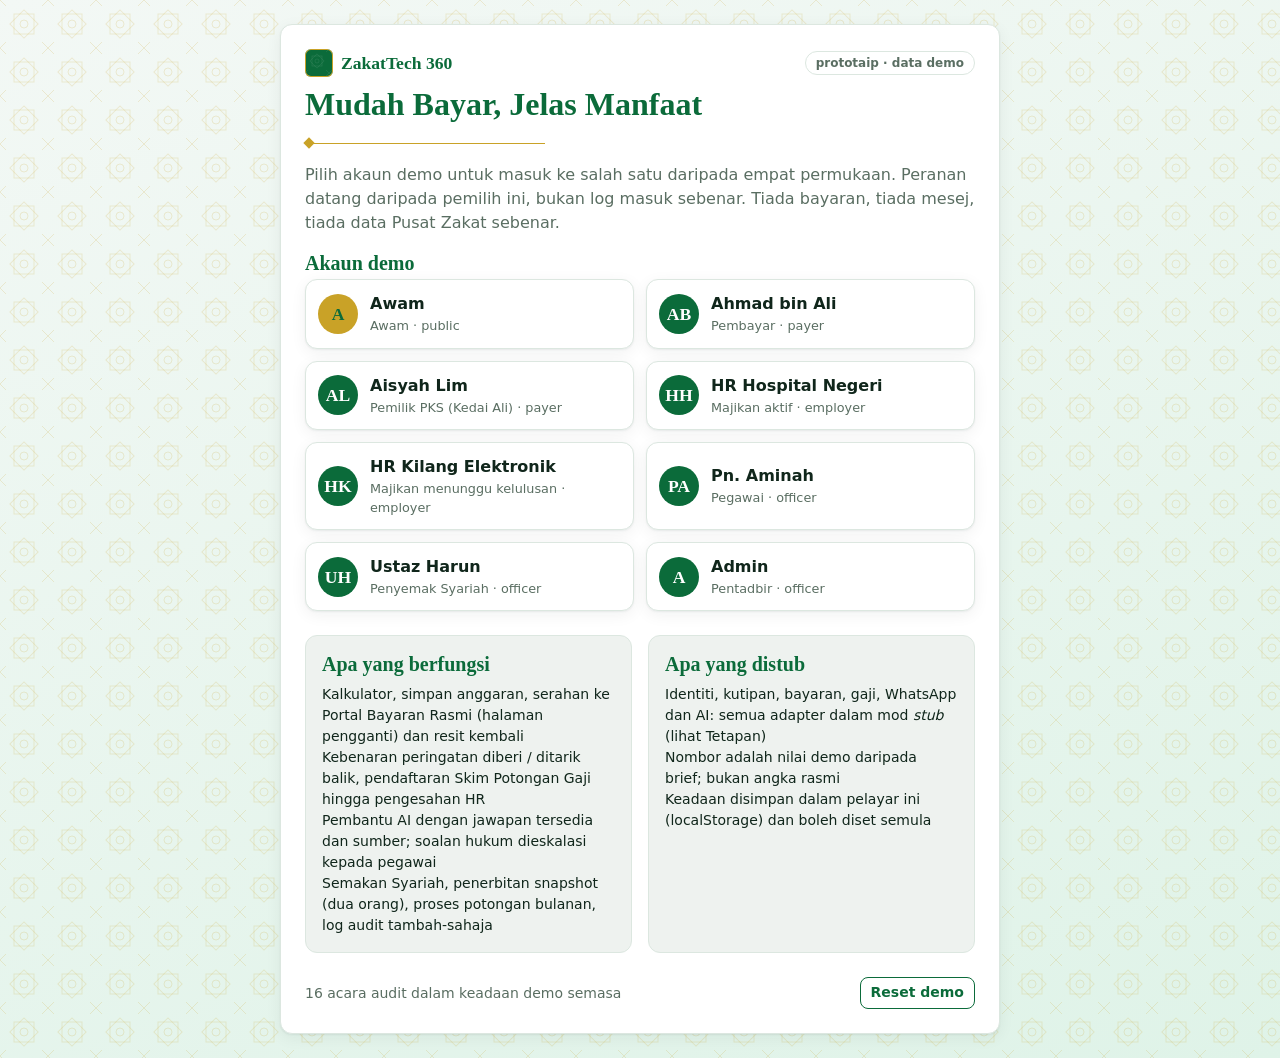
==== index.html @ 7265a813 "Prototype moved to the repository root - pages, css/ and js/ sit beside the brief === TECHNICAL CHAN" ====
<!doctype html>
<html lang="ms">
<head>
  <meta charset="utf-8">
  <meta name="viewport" content="width=device-width, initial-scale=1">
  <title>ZakatTech 360 · Demo</title>
  <link rel="stylesheet" href="css/tokens.css">
  <link rel="stylesheet" href="css/base.css">
  <link rel="stylesheet" href="css/components.css">
  <link rel="stylesheet" href="css/shells.css">
</head>
<body class="shell-picker">
  <div class="picker">
    <div class="picker__card">
      <div class="row row--between mb-2">
        <div class="topbar__brand"><span class="topbar__logo"></span> ZakatTech 360</div>
        <span class="badge badge--neutral">prototaip · data demo</span>
      </div>
      <h1>Mudah Bayar, Jelas Manfaat</h1>
      <div class="rule-ornament rule-ornament--left"></div>
      <p class="muted">Pilih akaun demo untuk masuk ke salah satu daripada empat permukaan. Peranan datang daripada pemilih ini, bukan log masuk sebenar. Tiada bayaran, tiada mesej, tiada data Pusat Zakat sebenar.</p>

      <h3 class="mt-3 mb-1">Akaun demo</h3>
      <div class="accounts" id="accounts"></div>

      <div class="grid-2 mt-4">
        <div class="card card--muted">
          <h4 class="card__title">Apa yang berfungsi</h4>
          <ul class="small stack--tight">
            <li>Kalkulator, simpan anggaran, serahan ke Portal Bayaran Rasmi (halaman pengganti) dan resit kembali</li>
            <li>Kebenaran peringatan diberi / ditarik balik, pendaftaran Skim Potongan Gaji hingga pengesahan HR</li>
            <li>Pembantu AI dengan jawapan tersedia dan sumber; soalan hukum dieskalasi kepada pegawai</li>
            <li>Semakan Syariah, penerbitan snapshot (dua orang), proses potongan bulanan, log audit tambah-sahaja</li>
          </ul>
        </div>
        <div class="card card--muted">
          <h4 class="card__title">Apa yang distub</h4>
          <ul class="small stack--tight">
            <li>Identiti, kutipan, bayaran, gaji, WhatsApp dan AI: semua adapter dalam mod <em>stub</em> (lihat Tetapan)</li>
            <li>Nombor adalah nilai demo daripada brief; bukan angka rasmi</li>
            <li>Keadaan disimpan dalam pelayar ini (localStorage) dan boleh diset semula</li>
          </ul>
        </div>
      </div>

      <div class="row row--between mt-4">
        <span class="small muted" id="state-note"></span>
        <button type="button" class="btn btn--secondary btn--sm" id="reset">Reset demo</button>
      </div>
    </div>
  </div>

  <script src="js/seed-data.js"></script>
  <script src="js/format.js"></script>
  <script src="js/store.js"></script>
  <script src="js/components.js"></script>
  <script>
    (function () {
      Store.load();
      const host = document.getElementById('accounts');
      host.innerHTML = SEED.accounts.map(a => `
        <a class="account ${a.role === 'public' ? 'account--public' : ''}" href="${a.surface}${a.hash}?acc=${a.key}">
          <div class="account__avatar">${Fmt.esc(Fmt.initials(a.label))}</div>
          <div>
            <div class="account__name">${Fmt.esc(a.label)}</div>
            <div class="account__role">${Fmt.esc(a.sub || UI.label(a.role))} · ${Fmt.esc(a.surface.replace('.html', ''))}</div>
          </div>
        </a>`).join('');
      const n = Store.auditLog().length;
      document.getElementById('state-note').textContent = `${n} acara audit dalam keadaan demo semasa`;
      document.getElementById('reset').addEventListener('click', () => {
        UI.confirm('Set semula semua data demo kepada nilai asal?', () => {
          Store.reset();
          UI.toast('Data demo diset semula', 'ok');
          document.getElementById('state-note').textContent = `${Store.auditLog().length} acara audit dalam keadaan demo semasa`;
        }, { yes: 'Reset demo', danger: true });
      });
    })();
  </script>
</body>
</html>
---- css/tokens.css ----
/* =====================================================================
   ZakatTech 360 - Design tokens
   Green and white, Islamic style. Status colours are fixed by spec.
   ===================================================================== */

:root {
  /* ===== Brand ===== */
  --primary: #0B6B3A;       /* deep emerald: headings, primary buttons, active nav */
  --primary-soft: #148A4D;  /* hover, secondary emphasis */
  --primary-deep: #064B29;  /* hero gradient end, officer rail, footer */
  --accent: #1E8E5A;        /* success, Disahkan / Diterbit, tagline */
  --accent-soft: #DFF3E8;   /* success backgrounds, KPI tint */
  --gold: #C9A227;          /* ornament only - NEVER a status colour */
  --gold-soft: #F6EEDC;     /* hero ornament fill, illustration backdrop */

  /* ===== Status ===== */
  --warn: #D97A1A;
  --warn-soft: #FBEBD9;
  --danger: #C8352B;
  --danger-soft: #F9E0DD;

  /* ===== Surfaces ===== */
  --surface: #FFFFFF;
  --bg: #F3F8F5;
  --line: #DCE7E0;
  --glass: rgba(255, 255, 255, 0.78); /* hero and KPI tiles ONLY */

  /* ===== Text ===== */
  --text: #10261B;
  --muted: #5A6E62;
  --grey: #8A9A90;
  --grey-soft: #EEF2EF;

  /* ===== Radius ===== */
  --radius-card: 12px;
  --radius-input: 8px;
  --radius-chip: 999px;

  /* ===== Spacing (8-pt grid) ===== */
  --space-1: 4px;
  --space-2: 8px;
  --space-3: 16px;
  --space-4: 24px;
  --space-5: 32px;
  --space-6: 48px;

  /* ===== Typography ===== */
  --font-body: Inter, "Segoe UI", system-ui, -apple-system, sans-serif;
  --font-display: Georgia, "Times New Roman", serif;
  --font-mono: ui-monospace, SFMono-Regular, Menlo, Consolas, monospace;
  --fs-body: 16px;

  /* ===== Elevation ===== */
  --shadow-card: 0 1px 2px rgba(16, 38, 27, .06), 0 4px 16px rgba(16, 38, 27, .06);
  --shadow-pop: 0 8px 32px rgba(16, 38, 27, .18);

  /* ===== Patterns: 8-point star (khatam) tile, 48x48 ===== */
  --pattern: url("data:image/svg+xml,%3Csvg%20xmlns='http://www.w3.org/2000/svg'%20width='48'%20height='48'%20viewBox='0%200%2048%2048'%3E%3Cg%20fill='none'%20stroke='%23C9A227'%20stroke-opacity='0.18'%20stroke-width='1'%3E%3Crect%20x='14'%20y='14'%20width='20'%20height='20'/%3E%3Crect%20x='14'%20y='14'%20width='20'%20height='20'%20transform='rotate(45%2024%2024)'/%3E%3Ccircle%20cx='24'%20cy='24'%20r='4'/%3E%3Cpath%20d='M0%200L6%206M48%200L42%206M0%2048L6%2042M48%2048L42%2042'/%3E%3C/g%3E%3C/svg%3E");
  --pattern-light: url("data:image/svg+xml,%3Csvg%20xmlns='http://www.w3.org/2000/svg'%20width='48'%20height='48'%20viewBox='0%200%2048%2048'%3E%3Cg%20fill='none'%20stroke='%23FFFFFF'%20stroke-opacity='0.14'%20stroke-width='1'%3E%3Crect%20x='14'%20y='14'%20width='20'%20height='20'/%3E%3Crect%20x='14'%20y='14'%20width='20'%20height='20'%20transform='rotate(45%2024%2024)'/%3E%3Ccircle%20cx='24'%20cy='24'%20r='4'/%3E%3Cpath%20d='M0%200L6%206M48%200L42%206M0%2048L6%2042M48%2048L42%2042'/%3E%3C/g%3E%3C/svg%3E");

  /* ===== Layout widths ===== */
  --max-public: 1200px;
  --max-employer: 1200px;
  --max-officer: 1360px;
  --max-mobile: 480px;

  /* ===== Motion ===== */
  --ease: cubic-bezier(.2, .8, .2, 1);
  --dur: .2s;
}

/* ===== Reduced motion ===== */
@media (prefers-reduced-motion: reduce) {
  *, *::before, *::after {
    transition: none !important;
    animation: none !important;
    scroll-behavior: auto !important;
  }
}
---- css/base.css ----
/* =====================================================================
   ZakatTech 360 - Base: reset, typography, utilities
   ===================================================================== */

/* ===== Reset ===== */
*, *::before, *::after { box-sizing: border-box; }

* { margin: 0; padding: 0; }

html {
  background: var(--bg);
  -webkit-text-size-adjust: 100%;
  text-size-adjust: 100%;
}

body {
  font-family: var(--font-body);
  font-size: var(--fs-body);
  color: var(--text);
  line-height: 1.5;
  min-height: 100vh;
  background: var(--bg);
  -webkit-font-smoothing: antialiased;
  overflow-x: hidden;
}

img, svg, video, canvas { display: block; max-width: 100%; }
svg.icon, img.icon { display: inline-block; }

button, input, select, textarea {
  font: inherit;
  color: inherit;
}

button { background: none; border: 0; cursor: pointer; }

table { border-collapse: collapse; }

ul, ol { list-style: none; }

p, li, dd, dt, h1, h2, h3, h4 { overflow-wrap: break-word; }
p + p { margin-top: var(--space-3); } /* running prose (P3 stories, notes) keeps its paragraph breaks after the reset */

/* ===== Typography ===== */
h1, h2, h3, h4 {
  font-family: var(--font-display);
  font-weight: 600;
  color: var(--primary);
  line-height: 1.2;
}
h1 { font-size: 2rem; }
h2 { font-size: 1.5rem; }
h3 { font-size: 1.25rem; }
h4 { font-size: 1.05rem; }

a {
  color: var(--primary);
  text-decoration: none;
}
a:hover { text-decoration: underline; color: var(--primary-soft); }

:focus-visible {
  outline: 2px solid var(--gold);
  outline-offset: 2px;
}

hr {
  border: 0;
  border-top: 1px solid var(--line);
  margin: var(--space-3) 0;
}

/* ===== Layout utilities ===== */
.container {
  width: 100%;
  margin: 0 auto;
  padding: 0 16px;
  max-width: var(--max-public);
}
.container--1200 { max-width: 1200px; }
.container--1360 { max-width: 1360px; }

.row {
  display: flex;
  gap: 8px;
  align-items: center;
  flex-wrap: wrap;
}
.row--between { justify-content: space-between; }

.stack { display: flex; flex-direction: column; gap: 16px; }
.stack--tight { gap: 8px; }

.grid-2, .grid-3, .grid-4 { display: grid; gap: 16px; }
.grid-2 { grid-template-columns: repeat(2, minmax(0, 1fr)); }
.grid-3 { grid-template-columns: repeat(3, minmax(0, 1fr)); }
.grid-4 { grid-template-columns: repeat(4, minmax(0, 1fr)); }

@media (max-width: 767px) {
  .grid-2, .grid-3 { grid-template-columns: minmax(0, 1fr); }
  .grid-4 { grid-template-columns: repeat(2, minmax(0, 1fr)); }
}
@media (max-width: 419px) {
  .grid-4 { grid-template-columns: minmax(0, 1fr); }
}

/* ===== Text utilities ===== */
.muted { color: var(--muted); }
.small { font-size: .875rem; }
.tiny { font-size: .75rem; }
.right { text-align: right; }
.center { text-align: center; }
.mono { font-family: var(--font-mono); font-size: .8rem; }
.w-100 { width: 100%; }
.hidden { display: none !important; }

.sr-only {
  position: absolute;
  width: 1px;
  height: 1px;
  padding: 0;
  margin: -1px;
  overflow: hidden;
  clip: rect(0, 0, 0, 0);
  white-space: nowrap;
  border: 0;
}

/* ===== Spacing utilities ===== */
.mt-1 { margin-top: var(--space-1); }
.mt-2 { margin-top: var(--space-2); }
.mt-3 { margin-top: var(--space-3); }
.mt-4 { margin-top: var(--space-4); }
.mb-1 { margin-bottom: var(--space-1); }
.mb-2 { margin-bottom: var(--space-2); }
.mb-3 { margin-bottom: var(--space-3); }
.mb-4 { margin-bottom: var(--space-4); }

/* ===== Section titles and ornament rule ===== */
.section-title {
  font-family: var(--font-display);
  font-weight: 600;
  font-size: 1.5rem;
  color: var(--primary);
  line-height: 1.2;
  margin-bottom: var(--space-2);
}

.rule-ornament {
  position: relative;
  height: 8px;
  margin: var(--space-3) auto;
  max-width: 240px;
}
.rule-ornament::before {
  content: "";
  position: absolute;
  left: 0;
  right: 0;
  top: 50%;
  border-top: 1px solid var(--gold);
}
.rule-ornament::after {
  content: "";
  position: absolute;
  top: 50%;
  left: 50%;
  width: 8px;
  height: 8px;
  background: var(--gold);
  transform: translate(-50%, -50%) rotate(45deg);
}
.rule-ornament--left { margin-left: 0; }
.rule-ornament--left::after { left: 4px; }

/* ===== Icons ===== */
.icon {
  display: inline-block;
  width: 1.25em;
  height: 1.25em;
  line-height: 1.25em;
  text-align: center;
  vertical-align: middle;
  flex-shrink: 0;
}
---- css/components.css ----
/* =====================================================================
   ZakatTech 360 - Components (class contract shared with components.js)
   ===================================================================== */

/* ===== Buttons ===== */
.btn {
  display: inline-flex;
  align-items: center;
  justify-content: center;
  gap: 8px;
  padding: 10px 16px;
  border-radius: var(--radius-input);
  font-weight: 600;
  font-size: 1rem;
  line-height: 1.25;
  border: 1px solid transparent;
  cursor: pointer;
  text-decoration: none;
  white-space: nowrap;
  transition: background-color var(--dur) var(--ease), border-color var(--dur) var(--ease),
    color var(--dur) var(--ease), box-shadow var(--dur) var(--ease);
}
.btn:hover { text-decoration: none; }

.btn--primary { background: var(--primary); color: #fff; }
.btn--primary:hover { background: var(--primary-soft); color: #fff; }

.btn--secondary { background: #fff; border-color: var(--primary); color: var(--primary); }
.btn--secondary:hover { background: var(--accent-soft); color: var(--primary); }

.btn--ghost { background: transparent; color: var(--primary); }
.btn--ghost:hover { background: var(--accent-soft); color: var(--primary); }

.btn--danger { background: var(--danger); color: #fff; }
.btn--danger:hover { background: #A92B22; color: #fff; }

.btn--block { display: flex; width: 100%; }
.btn--sm { padding: 6px 10px; font-size: .875rem; }
.btn[disabled], .btn.is-disabled { opacity: .5; cursor: not-allowed; pointer-events: none; }
.btn--gold-ring { box-shadow: 0 0 0 2px var(--gold); }

/* ===== Forms ===== */
.field { display: block; margin-bottom: 16px; }
.field > label {
  display: block;
  font-weight: 600;
  font-size: .875rem;
  margin-bottom: 4px;
}

.input,
input.input, select.input, textarea.input {
  display: block;
  width: 100%;
  padding: 10px 12px;
  border: 1px solid var(--line);
  border-radius: var(--radius-input);
  background: #fff;
  color: var(--text);
  transition: border-color var(--dur) var(--ease), box-shadow var(--dur) var(--ease);
}
textarea.input { min-height: 96px; resize: vertical; }
.input:focus {
  outline: none;
  border-color: var(--primary);
  box-shadow: 0 0 0 3px var(--accent-soft);
}
.input::placeholder { color: var(--grey); }

/* RM-prefixed amount input */
.input-rm, .input--rm {
  position: relative;
  display: flex;
  align-items: stretch;
}
.input-rm__prefix {
  display: inline-flex;
  align-items: center;
  padding: 0 12px;
  background: var(--accent-soft);
  color: var(--primary);
  font-weight: 600;
  border: 1px solid var(--line);
  border-right: 0;
  border-radius: var(--radius-input) 0 0 var(--radius-input);
}
.input-rm .input, .input--rm .input {
  border-radius: 0 var(--radius-input) var(--radius-input) 0;
  font-variant-numeric: tabular-nums;
}

.help { color: var(--muted); font-size: .8rem; margin-top: 4px; }
.field--error .input { border-color: var(--danger); }
.field--error .input:focus { box-shadow: 0 0 0 3px var(--danger-soft); }
.error-text { color: var(--danger); font-size: .8rem; margin-top: 4px; }

.radio-group { display: flex; flex-wrap: wrap; gap: 12px; }
.radio { display: inline-flex; align-items: center; gap: 6px; cursor: pointer; }
.radio input, .check input { accent-color: var(--primary); }

.check {
  display: flex;
  gap: 8px;
  align-items: flex-start;
  font-size: .875rem;
  font-weight: 600;
  cursor: pointer;
}
.check input { margin-top: 3px; flex-shrink: 0; }

.otp { display: flex; gap: 8px; }
.otp input {
  width: 44px;
  height: 52px;
  text-align: center;
  font-size: 1.25rem;
  border: 1px solid var(--line);
  border-radius: var(--radius-input);
  background: #fff;
}
.otp input:focus { outline: none; border-color: var(--primary); box-shadow: 0 0 0 3px var(--accent-soft); }

.dropzone {
  border: 2px dashed var(--line);
  border-radius: var(--radius-card);
  padding: 32px;
  text-align: center;
  color: var(--muted);
  cursor: pointer;
  transition: background-color var(--dur) var(--ease);
}
.dropzone:hover { background: var(--accent-soft); }

/* ===== Card ===== */
.card {
  background: var(--surface);
  border-radius: var(--radius-card);
  box-shadow: var(--shadow-card);
  padding: 16px;
  border: 1px solid var(--line);
  min-width: 0;
}
.card__title {
  font-family: var(--font-display);
  font-weight: 600;
  font-size: 1.25rem;
  color: var(--primary);
  line-height: 1.2;
  margin-bottom: 8px;
}
.card__footer { margin-top: 16px; display: flex; gap: 8px; flex-wrap: wrap; }

.card--glass {
  background: var(--glass);
  -webkit-backdrop-filter: blur(12px);
  backdrop-filter: blur(12px);
}
.card--success { background: var(--accent-soft); border-color: var(--accent); }
.card--warn { background: var(--warn-soft); border-color: var(--warn); }
.card--danger { background: var(--danger-soft); border-color: var(--danger); }
.card--muted { background: var(--grey-soft); box-shadow: none; }

.card--feature {
  border-radius: 50% 50% var(--radius-card) var(--radius-card) / 24% 24% var(--radius-card) var(--radius-card);
  border-top: 2px solid var(--gold);
  padding-top: 32px;
  text-align: center;
}

.card--link {
  cursor: pointer;
  transition: box-shadow var(--dur) var(--ease), border-color var(--dur) var(--ease), transform var(--dur) var(--ease);
}
.card--link:hover {
  box-shadow: 0 2px 4px rgba(16, 38, 27, .08), 0 10px 28px rgba(16, 38, 27, .12);
  border-color: var(--primary-soft);
  transform: translateY(-1px);
  text-decoration: none;
}

/* ===== Pillars (P1) ===== */
.pillars {
  display: grid;
  grid-template-columns: repeat(5, minmax(0, 1fr));
  gap: 16px;
}
@media (max-width: 1023px) { .pillars { grid-template-columns: repeat(2, minmax(0, 1fr)); } }
@media (max-width: 559px) { .pillars { grid-template-columns: minmax(0, 1fr); } }

.pillar {
  background: var(--surface);
  border: 1px solid var(--line);
  border-top: 2px solid var(--gold);
  border-radius: 50% 50% var(--radius-card) var(--radius-card) / 24% 24% var(--radius-card) var(--radius-card);
  box-shadow: var(--shadow-card);
  padding: 32px 16px 16px;
  text-align: center;
  display: flex;
  flex-direction: column;
  align-items: center;
  gap: 8px;
}
.pillar__num {
  width: 28px;
  height: 28px;
  border-radius: 50%;
  background: var(--gold-soft);
  border: 1px solid var(--gold);
  font-family: var(--font-display);
  color: var(--primary);
  font-weight: 600;
  display: inline-flex;
  align-items: center;
  justify-content: center;
  font-size: .9rem;
}
.pillar__title { font-family: var(--font-display); font-weight: 600; color: var(--primary); font-size: 1.05rem; }
.pillar__desc { color: var(--muted); font-size: .875rem; }

/* ===== KPI tile ===== */
.kpi {
  background-color: var(--surface);
  background-image: linear-gradient(var(--glass), var(--glass)), var(--pattern);
  -webkit-backdrop-filter: blur(12px);
  backdrop-filter: blur(12px);
  border-radius: var(--radius-card);
  padding: 16px;
  border: 1px solid var(--line);
  box-shadow: var(--shadow-card);
  min-width: 0;
}
.kpi__label {
  color: var(--muted);
  font-size: .8rem;
  text-transform: uppercase;
  letter-spacing: .04em;
  font-weight: 600;
}
.kpi__value {
  font-family: var(--font-display);
  font-size: 1.75rem;
  color: var(--primary);
  font-weight: 600;
  line-height: 1.2;
  margin-top: 4px;
  font-variant-numeric: tabular-nums;
}
.kpi__period { color: var(--muted); font-size: .75rem; }
.kpi__trend { font-size: .8rem; font-weight: 600; }
.kpi__trend.up { color: var(--accent); }
.kpi__trend.down { color: var(--danger); }
.kpi--warn .kpi__value { color: var(--warn); }

/* ===== Counters (O1 / O6 / O8) ===== */
.counters { display: flex; flex-wrap: wrap; gap: 12px; margin-bottom: 16px; }
.counter {
  background: var(--surface);
  border: 1px solid var(--line);
  border-radius: var(--radius-card);
  box-shadow: var(--shadow-card);
  padding: 12px 16px;
  min-width: 120px;
  cursor: pointer;
  transition: border-color var(--dur) var(--ease);
}
.counter:hover { border-color: var(--primary-soft); }
.counter.active { border-color: var(--primary); box-shadow: 0 0 0 2px var(--gold); }
.counter__value {
  font-family: var(--font-display);
  font-size: 1.5rem;
  font-weight: 600;
  color: var(--primary);
  line-height: 1.2;
  font-variant-numeric: tabular-nums;
}
.counter__label { color: var(--muted); font-size: .8rem; }
.counter--warn .counter__value { color: var(--warn); }

/* ===== Table ===== */
.table-wrap {
  overflow: auto;
  border-radius: var(--radius-card);
  border: 1px solid var(--line);
  background: #fff;
  max-width: 100%;
}
.table-wrap--tall { max-height: 560px; }

.table { width: 100%; border-collapse: collapse; font-size: 14px; }
.table thead th {
  position: sticky;
  top: 0;
  z-index: 1;
  background: var(--accent-soft);
  color: var(--primary);
  text-align: left;
  padding: 10px 12px;
  font-weight: 600;
  border-bottom: 1px solid var(--line);
  white-space: nowrap;
}
.table td {
  padding: 10px 12px;
  border-bottom: 1px solid var(--line);
  vertical-align: top;
}
.table tbody tr:last-child td { border-bottom: 0; }
.table tbody tr:hover { background: var(--bg); }
.table tr.row-link { cursor: pointer; }
.table tr.row-link:hover td:first-child { color: var(--primary); }
.table .num, .table th.num { text-align: right; font-variant-numeric: tabular-nums; }

.pager {
  display: flex;
  justify-content: space-between;
  align-items: center;
  padding: 8px 12px;
  font-size: .875rem;
  color: var(--muted);
  gap: 8px;
  flex-wrap: wrap;
}

/* ===== Lists (mobile) ===== */
.list { display: flex; flex-direction: column; }
.list > .list-item + .list-item { border-top: 1px solid var(--line); }
.list-item { display: flex; gap: 12px; padding: 12px 0; align-items: center; }
.list-item__main { flex: 1; min-width: 0; }
.list-item__title { font-weight: 600; }
.list-item__sub { color: var(--muted); font-size: .8rem; }
.list-item__right { text-align: right; flex-shrink: 0; }
.list-item--link { cursor: pointer; }
.list-item--link:hover .list-item__title { color: var(--primary); }
.list-item--card,
.list > .list-item--card + .list-item--card {
  background: var(--surface);
  border: 1px solid var(--line);
  border-radius: var(--radius-card);
  box-shadow: var(--shadow-card);
  margin-bottom: 8px;
  padding: 12px 16px;
}

/* ===== Backdrop + Drawer (desktop) ===== */
.backdrop {
  position: fixed;
  inset: 0;
  background: rgba(16, 38, 27, .35);
  z-index: 55;
  opacity: 0;
  visibility: hidden;
  transition: opacity var(--dur) var(--ease), visibility var(--dur);
}
.backdrop.open { opacity: 1; visibility: visible; }

.drawer {
  position: fixed;
  top: 0;
  right: 0;
  height: 100vh;
  height: 100dvh;
  width: min(480px, 100%);
  background: #fff;
  box-shadow: var(--shadow-pop);
  z-index: 60;
  display: flex;
  flex-direction: column;
  transform: translateX(100%);
  transition: transform .25s var(--ease);
}
.drawer.open { transform: translateX(0); }
.drawer__header, .sheet__header {
  display: flex;
  justify-content: space-between;
  align-items: center;
  gap: 12px;
  padding: 16px;
  border-bottom: 1px solid var(--line);
}
.drawer__header h3, .sheet__header h3 { margin: 0; }
.drawer__close, .sheet__close {
  font-size: 1.25rem;
  color: var(--muted);
  padding: 4px 8px;
  border-radius: var(--radius-input);
}
.drawer__close:hover, .sheet__close:hover { background: var(--grey-soft); color: var(--text); }
.drawer__body, .sheet__body { padding: 16px; overflow: auto; flex: 1; }
.drawer__footer, .sheet__footer {
  padding: 16px;
  border-top: 1px solid var(--line);
  display: flex;
  gap: 8px;
  justify-content: flex-end;
  flex-wrap: wrap;
}

/* ===== Sheet (mobile full-screen form) ===== */
.sheet {
  position: fixed;
  inset: 0;
  margin: 0 auto;
  max-width: var(--max-mobile);
  background: #fff;
  z-index: 60;
  display: flex;
  flex-direction: column;
  transform: translateY(100%);
  transition: transform .28s var(--ease);
}
.sheet.open { transform: translateY(0); }
.sheet__footer .btn { flex: 1; }
.sheet--success .sheet__body { background: var(--accent-soft); }
.sheet__hero {
  display: flex;
  flex-direction: column;
  align-items: center;
  text-align: center;
  gap: 8px;
  padding: 32px 0 24px;
}
.sheet__hero .icon, .sheet__check {
  width: 72px;
  height: 72px;
  line-height: 72px;
  border-radius: 50%;
  background: var(--accent);
  color: #fff;
  font-size: 2.25rem;
  box-shadow: 0 0 0 4px #fff, 0 0 0 6px var(--gold);
  display: inline-block;
  text-align: center;
}

/* ===== Stepper (mobile form progress) ===== */
.stepper { margin-bottom: 16px; }
.stepper__label { font-size: .8rem; color: var(--muted); margin-bottom: 4px; }
.stepper__bar {
  height: 6px;
  background: var(--grey-soft);
  border-radius: var(--radius-chip);
  overflow: hidden;
}
.stepper__fill {
  height: 100%;
  background: var(--primary);
  transition: width .3s var(--ease);
}

/* ===== Wizard steps (E1 / E6) ===== */
.steps { display: flex; gap: 8px; flex-wrap: wrap; margin-bottom: 16px; }
.step {
  flex: 1;
  min-width: 120px;
  padding: 8px 12px;
  border-bottom: 3px solid var(--line);
  font-size: .875rem;
  color: var(--muted);
}
.step.active { color: var(--primary); border-bottom-color: var(--primary); font-weight: 600; }
.step.done { color: var(--accent); border-bottom-color: var(--accent); }

/* ===== Progress bar ===== */
.progress {
  height: 10px;
  background: var(--grey-soft);
  border-radius: var(--radius-chip);
  overflow: hidden;
}
.progress__fill { height: 100%; background: var(--primary); transition: width .3s var(--ease); }
.progress__fill--gold-cap { border-right: 3px solid var(--gold); }

/* ===== Badges ===== */
.badge {
  display: inline-flex;
  align-items: center;
  gap: 4px;
  padding: 2px 10px;
  border-radius: var(--radius-chip);
  font-size: .75rem;
  font-weight: 600;
  line-height: 1.5;
  border: 1px solid transparent;
  white-space: nowrap;
  vertical-align: middle;
}
.badge--ok { background: var(--accent-soft); color: var(--accent); }
.badge--menunggu { background: var(--warn-soft); color: var(--warn); }
.badge--gagal { background: var(--danger-soft); color: var(--danger); }
.badge--diterbit { background: #fff; border-color: var(--accent); color: var(--accent); }
.badge--draf { background: var(--grey-soft); color: var(--grey); }
.badge--info { background: var(--accent-soft); color: var(--primary); }
.badge--neutral { background: #fff; border-color: var(--line); color: var(--muted); }

/* ===== Source chip (assistant) ===== */
.chip-source {
  display: inline-flex;
  align-items: center;
  gap: 6px;
  padding: 2px 10px;
  border-radius: var(--radius-chip);
  font-size: .75rem;
  background: #fff;
  border: 1px solid var(--gold);
  box-shadow: 0 0 0 2px var(--gold-soft);
  color: var(--primary);
  cursor: pointer;
  white-space: nowrap;
}
.chip-source:hover { background: var(--gold-soft); text-decoration: none; }

/* ===== Consent block ===== */
.consent {
  background: var(--accent-soft);
  border: 1px solid var(--accent);
  border-radius: var(--radius-card);
  padding: 12px 16px;
}
.consent__text { font-size: .875rem; }
.consent__meta { color: var(--muted); font-size: .8rem; margin-top: 8px; }
.consent__revoke {
  color: var(--danger);
  text-decoration: underline;
  cursor: pointer;
  font-size: .8rem;
  background: none;
  border: 0;
  padding: 0;
}
.consent--revoked { background: var(--grey-soft); border-color: var(--line); color: var(--muted); }

/* ===== Audit ===== */
.audit-line {
  display: flex;
  flex-wrap: wrap;
  gap: 4px 12px;
  font-size: .8rem;
  padding: 6px 0;
  border-bottom: 1px dashed var(--line);
}
.audit-line:last-child { border-bottom: 0; }
.audit-line__time { color: var(--muted); min-width: 48px; font-variant-numeric: tabular-nums; }
.audit-line__actor { font-weight: 600; }
.audit-line__action { color: var(--primary); }
.audit-line__hash {
  font-family: var(--font-mono);
  color: var(--muted);
  overflow: hidden;
  text-overflow: ellipsis;
  max-width: 100%;
}
.audit-strip {
  margin-top: 24px;
  padding: 12px 16px;
  background: var(--grey-soft);
  border-radius: var(--radius-card);
  border-left: 3px solid var(--gold);
}
.audit-strip__title {
  font-size: .75rem;
  text-transform: uppercase;
  color: var(--muted);
  letter-spacing: .06em;
  font-weight: 600;
  margin-bottom: 4px;
}

/* ===== Empty state ===== */
.empty { text-align: center; padding: 40px 16px; color: var(--muted); }
.empty__icon { font-size: 2rem; margin-bottom: 8px; }
.empty__text { margin-bottom: 16px; }

/* ===== Toast ===== */
#toast-host {
  position: fixed;
  left: 50%;
  bottom: 24px;
  transform: translateX(-50%);
  z-index: 100;
  display: flex;
  flex-direction: column;
  align-items: center;
  gap: 8px;
  pointer-events: none;
  width: max-content;
  max-width: calc(100% - 32px);
}
.toast {
  background: var(--primary-deep);
  color: #fff;
  padding: 10px 16px;
  border-radius: var(--radius-input);
  box-shadow: var(--shadow-pop);
  font-size: .875rem;
  opacity: 0;
  transform: translateY(8px);
  transition: opacity var(--dur) var(--ease), transform var(--dur) var(--ease);
}
.toast.show { opacity: 1; transform: translateY(0); }
.toast--ok { background: var(--accent); }
.toast--warn { background: var(--warn); }
.toast--danger { background: var(--danger); }

/* ===== Tabs ===== */
.tabs {
  display: flex;
  gap: 4px;
  border-bottom: 1px solid var(--line);
  margin-bottom: 16px;
  overflow-x: auto;
  scrollbar-width: thin;
}
.tab {
  padding: 8px 14px;
  color: var(--muted);
  border-bottom: 2px solid transparent;
  margin-bottom: -1px;
  cursor: pointer;
  white-space: nowrap;
  font-weight: 600;
  font-size: .9rem;
  background: none;
}
.tab:hover { color: var(--primary); text-decoration: none; }
.tab.active { color: var(--primary); border-bottom-color: var(--primary); }
.tab .badge { margin-left: 6px; }

/* ===== Chat (Y10) ===== */
.chat { display: flex; flex-direction: column; gap: 8px; padding-bottom: 8px; }
.chat__bubble {
  max-width: 85%;
  padding: 10px 14px;
  border-radius: 14px;
  font-size: .95rem;
}
.chat__bubble--ai { background: var(--grey-soft); align-self: flex-start; border-bottom-left-radius: 4px; }
.chat__bubble--me { background: var(--primary); color: #fff; align-self: flex-end; border-bottom-right-radius: 4px; }
.chat__bubble--escalated {
  background: var(--grey-soft);
  border: 1px solid var(--line);
  color: var(--muted);
  font-size: .85rem;
  align-self: center;
  text-align: center;
}
.chat__intro { background: var(--accent-soft); font-size: .85rem; }
.chat__sources { margin-top: 6px; display: flex; gap: 6px; flex-wrap: wrap; }
.chat__composer { display: flex; gap: 8px; align-items: center; }
.chat__composer .input, .chat__composer input { flex: 1; min-width: 0; }

/* ===== Bars (pure CSS charts) ===== */
.bars { display: flex; flex-direction: column; gap: 8px; }
.bar-row {
  display: grid;
  grid-template-columns: minmax(90px, 160px) 1fr auto;
  gap: 8px;
  align-items: center;
  font-size: .875rem;
}
.bar-row__label { overflow: hidden; text-overflow: ellipsis; white-space: nowrap; }
.bar {
  height: 14px;
  background: var(--grey-soft);
  border-radius: var(--radius-chip);
  overflow: hidden;
}
.bar__fill {
  height: 100%;
  background: var(--primary);
  border-right: 3px solid var(--gold);
  border-radius: var(--radius-chip) 0 0 var(--radius-chip);
}
.bar__value { color: var(--muted); font-variant-numeric: tabular-nums; font-size: .8rem; min-width: 3ch; text-align: right; }
.bar-row--hidden .bar__value { color: var(--muted); font-style: italic; }

/* ===== Sparkline ===== */
.sparkline { width: 100%; height: 120px; display: block; overflow: visible; }
.sparkline polyline { stroke: var(--primary); stroke-width: 2; fill: none; stroke-linejoin: round; stroke-linecap: round; }
.sparkline .sparkline__area { fill: var(--accent-soft); stroke: none; }
.sparkline-labels {
  display: flex;
  justify-content: space-between;
  font-size: .7rem;
  color: var(--muted);
  margin-top: 4px;
}

/* ===== Calendar (O4) ===== */
.calendar {
  display: grid;
  grid-template-columns: repeat(5, minmax(0, 1fr));
  gap: 1px;
  background: var(--line);
  border: 1px solid var(--line);
  border-radius: var(--radius-card);
  overflow: hidden;
  min-width: 640px;
}
.calendar__head {
  background: var(--accent-soft);
  padding: 8px;
  font-size: .8rem;
  font-weight: 600;
  color: var(--primary);
  text-align: center;
}
.calendar__cell {
  background: #fff;
  min-height: 120px;
  padding: 6px;
  display: flex;
  flex-direction: column;
  gap: 4px;
}
.event {
  background: var(--accent-soft);
  border-left: 3px solid var(--primary);
  padding: 4px 6px;
  font-size: .75rem;
  border-radius: 4px;
  cursor: pointer;
}
.event:hover { background: #CDEBDB; }
.event--blocked { background: var(--grey-soft); border-left-color: var(--grey); color: var(--muted); cursor: default; }
.event--blocked:hover { background: var(--grey-soft); }

/* ===== Diff (O6) ===== */
.diff { display: grid; grid-template-columns: repeat(2, minmax(0, 1fr)); gap: 16px; }
@media (max-width: 899px) { .diff { grid-template-columns: minmax(0, 1fr); } }
.diff__pane {
  background: var(--surface);
  border: 1px solid var(--line);
  border-radius: var(--radius-card);
  box-shadow: var(--shadow-card);
  padding: 16px;
  font-size: .9rem;
  white-space: pre-wrap;
}
.diff__pane h4 { margin-bottom: 8px; white-space: normal; }
.diff ins { background: var(--accent-soft); text-decoration: none; }
.diff del { background: var(--danger-soft); text-decoration: line-through; }

/* ===== Illustration (P1 / P3 stories) ===== */
.illustration {
  background-color: var(--gold-soft);
  background-image: var(--pattern);
  border-radius: var(--radius-card);
  aspect-ratio: 16 / 9;
  display: grid;
  place-items: center;
  font-size: 3rem;
  color: var(--primary);
  border: 1px solid rgba(201, 162, 39, .4);
  width: 100%;
}
.illustration--sm { aspect-ratio: 3 / 2; font-size: 2rem; }

/* ===== Story card ===== */
.story {
  background: var(--surface);
  border: 1px solid var(--line);
  border-top: 2px solid var(--gold);
  border-radius: 50% 50% var(--radius-card) var(--radius-card) / 24% 24% var(--radius-card) var(--radius-card);
  box-shadow: var(--shadow-card);
  padding: 32px 16px 16px;
  display: flex;
  flex-direction: column;
  gap: 8px;
  cursor: pointer;
  color: inherit;
  transition: box-shadow var(--dur) var(--ease), border-color var(--dur) var(--ease), transform var(--dur) var(--ease);
}
.story:hover {
  box-shadow: 0 2px 4px rgba(16, 38, 27, .08), 0 10px 28px rgba(16, 38, 27, .12);
  border-color: var(--primary-soft);
  border-top-color: var(--gold);
  transform: translateY(-1px);
  text-decoration: none;
  color: inherit;
}
.story__meta { color: var(--muted); font-size: .8rem; }

/* ===== Key-value rows (Y5 / S3 / Y9) ===== */
.kv {
  display: grid;
  grid-template-columns: 1fr auto;
  gap: 6px 16px;
  font-size: .95rem;
  align-items: baseline;
}
.kv dt { color: var(--muted); }
.kv dd { text-align: right; font-weight: 600; font-variant-numeric: tabular-nums; }
.kv dd.total {
  font-family: var(--font-display);
  font-size: 1.25rem;
  color: var(--primary);
}
.kv--tappable dt { cursor: pointer; text-decoration: underline dotted; text-underline-offset: 3px; }

/* ===== Demo bar (every surface) ===== */
.demo-bar {
  position: fixed;
  top: 8px;
  right: 8px;
  z-index: 90;
  display: flex;
  gap: 8px;
  align-items: center;
  background: #fff;
  border: 1px solid var(--gold);
  border-radius: var(--radius-chip);
  padding: 4px 12px;
  font-size: .75rem;
  box-shadow: var(--shadow-card);
  max-width: calc(100% - 16px);
}
.demo-bar a { color: var(--primary); font-weight: 600; }

/* ===== Alerts / inline notes ===== */
.note {
  padding: 10px 12px;
  border-radius: var(--radius-input);
  font-size: .875rem;
  background: var(--accent-soft);
  border-left: 3px solid var(--accent);
}
.note--warn { background: var(--warn-soft); border-left-color: var(--warn); }
.note--danger { background: var(--danger-soft); border-left-color: var(--danger); }
.note--muted { background: var(--grey-soft); border-left-color: var(--grey); color: var(--muted); }

/* ===== Fixed strings ===== */
.fixed-text { font-style: italic; color: var(--muted); font-size: .8rem; }
---- css/shells.css ----
/* =====================================================================
   ZakatTech 360 - Shells: public, mobile, employer, officer, portal, picker
   ===================================================================== */

/* ===== Common top bar ===== */
.topbar {
  position: sticky;
  top: 0;
  z-index: 50;
  background: #fff;
  border-bottom: 2px solid var(--primary);
  min-height: 56px;
  display: flex;
  align-items: center;
}
.topbar__inner {
  width: 100%;
  max-width: var(--max-public);
  margin: 0 auto;
  padding: 0 16px;
  display: flex;
  justify-content: space-between;
  align-items: center;
  gap: 16px;
}
.topbar__brand {
  font-family: var(--font-display);
  font-weight: 600;
  color: var(--primary);
  font-size: 1.1rem;
  display: flex;
  gap: 8px;
  align-items: center;
  white-space: nowrap;
}
.topbar__brand:hover { text-decoration: none; color: var(--primary); }
.topbar__logo {
  width: 28px;
  height: 28px;
  flex-shrink: 0;
  border-radius: 6px;
  background-color: var(--primary);
  background-image: var(--pattern-light);
  background-size: 24px 24px;
  box-shadow: inset 0 0 0 1px var(--gold);
}
.topbar__nav { display: flex; gap: 4px; overflow-x: auto; }
.topbar__nav a {
  padding: 8px 12px;
  border-radius: var(--radius-input);
  font-weight: 600;
  font-size: .9rem;
  color: var(--text);
  white-space: nowrap;
}
.topbar__nav a:hover,
.topbar__nav a.active {
  background: var(--accent-soft);
  color: var(--primary);
  text-decoration: none;
}
.topbar__user { color: var(--muted); font-size: .875rem; white-space: nowrap; }

@media (max-width: 767px) {
  .topbar__inner { flex-wrap: wrap; padding-top: 8px; padding-bottom: 8px; gap: 8px; }
  .topbar__nav { width: 100%; order: 3; }
}

/* =====================================================================
   PUBLIC
   ===================================================================== */
.hero {
  background-image: var(--pattern-light), linear-gradient(135deg, var(--primary) 0%, var(--primary-deep) 100%);
  color: #fff;
  padding: 64px 0 80px;
  position: relative;
  clip-path: polygon(0 0, 100% 0, 100% 85%, 50% 100%, 0 85%);
}
.hero__inner {
  width: 100%;
  max-width: var(--max-public);
  margin: 0 auto;
  padding: 0 16px;
}
.hero h1 { color: #fff; font-size: 2.5rem; }
.hero p { color: rgba(255, 255, 255, .88); }
.hero .tagline {
  font-family: var(--font-display);
  font-size: 1.5rem;
  color: var(--gold-soft);
  margin-top: 8px;
}
.hero .rule-ornament { margin-left: 0; }
.hero .rule-ornament::before { border-top-color: var(--gold); }
.hero .rule-ornament::after { background: var(--gold); left: 4px; }
.hero__actions { display: flex; gap: 12px; flex-wrap: wrap; margin-top: 24px; }
.hero .btn--secondary { background: transparent; border-color: #fff; color: #fff; }
.hero .btn--secondary:hover { background: rgba(255, 255, 255, .12); color: #fff; }
.hero .card--glass { color: var(--text); }

@media (max-width: 767px) {
  .hero { padding: 40px 0 64px; }
  .hero h1 { font-size: 2rem; }
  .hero .tagline { font-size: 1.25rem; }
}

.section { padding: 40px 0; }
.section--alt { background: var(--surface); }

.footer {
  background-color: var(--primary-deep);
  background-image: var(--pattern-light);
  color: rgba(255, 255, 255, .85);
  padding: 32px 0;
  font-size: .875rem;
  margin-top: 48px;
}
.footer a { color: var(--gold-soft); }
.footer a:hover { color: #fff; }
.footer__official { font-weight: 600; color: #fff; }

/* =====================================================================
   MOBILE (payer app)
   ===================================================================== */
body.shell-mobile { background: var(--bg); }

@media (min-width: 481px) {
  body.shell-mobile {
    background-color: var(--bg);
    background-image: var(--pattern);
  }
  .shell-mobile main#view {
    background: var(--bg);
    min-height: 100vh;
    box-shadow: 0 0 0 1px var(--line);
  }
}

.topbar--mobile {
  background: var(--primary);
  color: #fff;
  border-bottom: 0;
  height: 56px;
}
.topbar--mobile .topbar__inner {
  max-width: var(--max-mobile);
  padding: 0 12px;
  justify-content: flex-start;
  gap: 12px;
  flex-wrap: nowrap;
}
.topbar__back {
  color: #fff;
  font-size: 1.25rem;
  text-decoration: none;
  min-width: 32px;
  display: inline-flex;
  align-items: center;
}
.topbar__back:hover { color: #fff; text-decoration: none; }
.topbar__title {
  font-family: var(--font-display);
  font-size: 1.1rem;
  font-weight: 600;
  color: #fff;
  flex: 1;
  min-width: 0;
  overflow: hidden;
  text-overflow: ellipsis;
  white-space: nowrap;
}
.topbar__action { color: #fff; font-size: .875rem; white-space: nowrap; }
.topbar__action:hover { color: var(--gold-soft); }

.shell-mobile main#view {
  max-width: var(--max-mobile);
  margin: 0 auto;
  padding: 16px 16px 160px;
}

.bottom-nav {
  position: fixed;
  bottom: 0;
  left: 50%;
  transform: translateX(-50%);
  width: 100%;
  max-width: var(--max-mobile);
  background: #fff;
  border-top: 1px solid var(--line);
  display: grid;
  grid-template-columns: repeat(5, 1fr);
  padding: 6px 0 calc(6px + env(safe-area-inset-bottom));
  z-index: 40;
}
.bottom-nav__item {
  display: flex;
  flex-direction: column;
  align-items: center;
  gap: 2px;
  font-size: .7rem;
  color: var(--muted);
  text-decoration: none;
  padding: 4px 0;
  min-width: 0;
}
.bottom-nav__item:hover { text-decoration: none; color: var(--primary); }
.bottom-nav__item .icon {
  font-size: 1.4rem;
  width: auto;
  height: auto;
  line-height: 1.2;
  padding: 2px 10px;
  border-radius: var(--radius-chip);
}
.bottom-nav__item.active { color: var(--primary); font-weight: 600; }
.bottom-nav__item.active .icon {
  box-shadow: 0 0 0 2px var(--gold);
  background: var(--accent-soft);
}

.cta-pinned {
  position: fixed;
  bottom: 64px;
  left: 50%;
  transform: translateX(-50%);
  width: 100%;
  max-width: var(--max-mobile);
  padding: 8px 16px;
  background: linear-gradient(transparent, var(--bg) 30%);
  z-index: 39;
}

.shell-mobile .sheet,
.shell-mobile .drawer {
  max-width: var(--max-mobile);
  left: 0;
  right: 0;
  margin: 0 auto;
}
.shell-mobile .drawer { width: 100%; }

/* =====================================================================
   EMPLOYER
   ===================================================================== */
.topbar--employer .topbar__inner { max-width: var(--max-employer); }

.shell-employer main#view {
  width: 100%;
  max-width: 1200px;
  margin: 0 auto;
  padding: 24px 16px 64px;
}

.page-head {
  display: flex;
  justify-content: space-between;
  align-items: center;
  gap: 16px;
  margin-bottom: 16px;
  flex-wrap: wrap;
}
.page-head h1 { font-size: 1.5rem; }
.page-head__actions { display: flex; gap: 8px; flex-wrap: wrap; }

/* =====================================================================
   OFFICER
   ===================================================================== */
.topbar--officer .topbar__inner { max-width: none; }

.console {
  display: grid;
  grid-template-columns: 240px minmax(0, 1fr);
  min-height: calc(100vh - 56px);
}
.rail {
  background-color: var(--primary-deep);
  background-image: var(--pattern-light);
  color: #fff;
  padding: 16px 8px;
  position: sticky;
  top: 56px;
  height: calc(100vh - 56px);
  overflow: auto;
}
.rail__item {
  display: flex;
  gap: 10px;
  align-items: center;
  padding: 10px 12px;
  border-radius: var(--radius-input);
  color: rgba(255, 255, 255, .85);
  text-decoration: none;
  font-size: .9rem;
  margin-bottom: 2px;
  white-space: nowrap;
}
.rail__item:hover { background: rgba(255, 255, 255, .08); color: #fff; text-decoration: none; }
.rail__item.active {
  background: rgba(255, 255, 255, .14);
  color: #fff;
  box-shadow: inset 3px 0 0 var(--gold);
}
.rail__item .badge { margin-left: auto; }
.rail__section {
  font-size: .7rem;
  text-transform: uppercase;
  letter-spacing: .06em;
  color: rgba(255, 255, 255, .5);
  padding: 12px 12px 4px;
}
.console__main {
  padding: 24px;
  max-width: var(--max-officer);
  width: 100%;
  margin: 0 auto;
  min-width: 0;
}

@media (max-width: 899px) {
  .console { grid-template-columns: minmax(0, 1fr); }
  .rail {
    position: static;
    height: auto;
    display: flex;
    gap: 4px;
    overflow-x: auto;
    padding: 8px;
  }
  .rail__item { margin-bottom: 0; flex-shrink: 0; }
  .rail__item .badge { margin-left: 4px; }
  .rail__section { display: none; }
  .console__main { padding: 16px; }
}

/* =====================================================================
   PORTAL PLACEHOLDER
   ===================================================================== */
.portal-wrap {
  min-height: 100vh;
  display: grid;
  place-items: center;
  padding: 16px;
  background-color: var(--bg);
  background-image: var(--pattern);
}
.portal-card {
  background: var(--surface);
  border: 1px solid var(--line);
  border-top: 4px solid var(--gold);
  border-radius: var(--radius-card);
  box-shadow: var(--shadow-card);
  padding: 32px 24px;
  max-width: 480px;
  width: 100%;
  text-align: center;
}

/* =====================================================================
   DEMO PICKER
   ===================================================================== */
.picker {
  min-height: 100vh;
  display: grid;
  place-items: center;
  padding: 24px;
  background-image: var(--pattern), linear-gradient(160deg, var(--bg), var(--accent-soft));
}
.picker__card {
  background: var(--surface);
  border: 1px solid var(--line);
  border-radius: var(--radius-card);
  box-shadow: var(--shadow-card);
  padding: 24px;
  max-width: 720px;
  width: 100%;
}
.accounts { display: grid; grid-template-columns: repeat(2, minmax(0, 1fr)); gap: 12px; }
@media (max-width: 599px) {
  .accounts { grid-template-columns: minmax(0, 1fr); }
  .picker { padding: 16px; }
  .picker__card { padding: 16px; }
}
.account {
  display: flex;
  gap: 12px;
  align-items: center;
  padding: 12px;
  background: var(--surface);
  border: 1px solid var(--line);
  border-radius: var(--radius-card);
  box-shadow: var(--shadow-card);
  cursor: pointer;
  color: inherit;
  text-align: left;
  width: 100%;
  transition: box-shadow var(--dur) var(--ease), border-color var(--dur) var(--ease), transform var(--dur) var(--ease);
}
.account:hover {
  box-shadow: 0 2px 4px rgba(16, 38, 27, .08), 0 10px 28px rgba(16, 38, 27, .12);
  border-color: var(--primary-soft);
  transform: translateY(-1px);
  text-decoration: none;
  color: inherit;
}
.account__avatar {
  width: 40px;
  height: 40px;
  flex-shrink: 0;
  border-radius: 50%;
  background: var(--primary);
  color: #fff;
  font-family: var(--font-display);
  font-weight: 600;
  font-size: 1.1rem;
  display: flex;
  align-items: center;
  justify-content: center;
}
.account__name { font-weight: 600; }
.account__role { color: var(--muted); font-size: .8rem; }
.account--public .account__avatar { background: var(--gold); color: var(--primary); }

/* ===== Print ===== */
@media print {
  .topbar, .bottom-nav, .cta-pinned, .demo-bar, .rail, #toast-host { display: none !important; }
  .console { display: block; }
  body, html { background: #fff; }
  .hero { clip-path: none; }
}
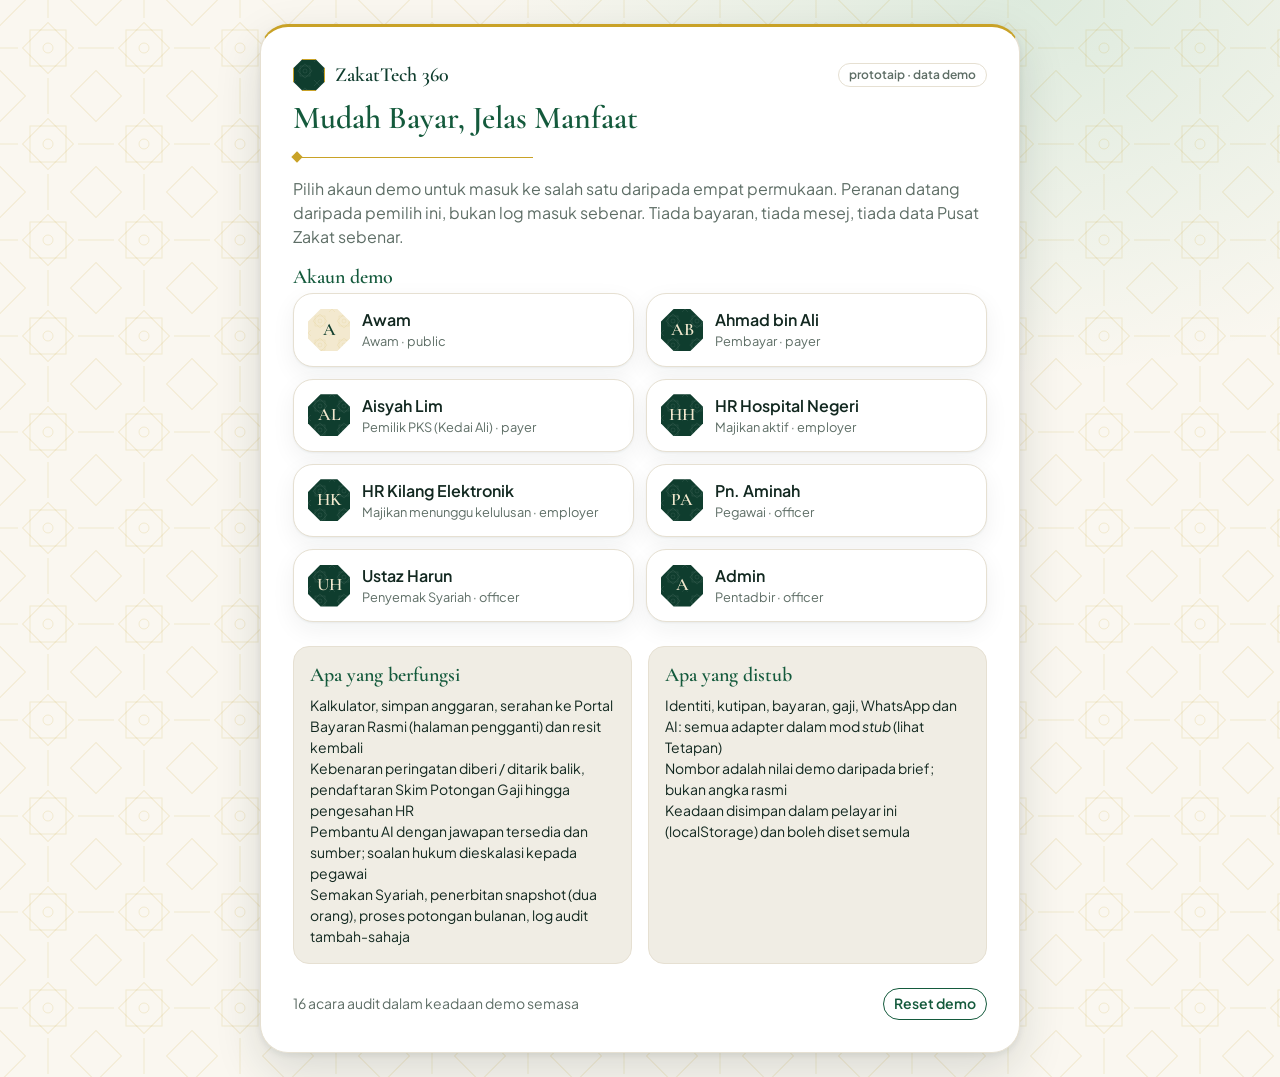
==== commit 805dee84: "Design promoted to every surface - forest, sand and gold with girih geometry, one type system across" ====
--- a/index.html
+++ b/index.html
@@ -4,6 +4,9 @@
   <meta charset="utf-8">
   <meta name="viewport" content="width=device-width, initial-scale=1">
   <title>ZakatTech 360 · Demo</title>
+  <link rel="preconnect" href="https://fonts.googleapis.com">
+  <link rel="preconnect" href="https://fonts.gstatic.com" crossorigin>
+  <link rel="stylesheet" href="https://fonts.googleapis.com/css2?family=Cormorant+Garamond:ital,wght@0,500;0,600;0,700;1,500&family=Plus+Jakarta+Sans:wght@400;500;600;700&display=swap">
   <link rel="stylesheet" href="css/tokens.css">
   <link rel="stylesheet" href="css/base.css">
   <link rel="stylesheet" href="css/components.css">
--- a/css/tokens.css
+++ b/css/tokens.css
@@ -1,19 +1,22 @@
 /* =====================================================================
    ZakatTech 360 - Design tokens
-   Green and white, Islamic style. Status colours are fixed by spec.
+   Deep forest + sand + gold, Islamic geometry, modern typography.
+   Promoted from the public theme layer on Oct 9 2026 so every surface
+   shares one design. Status colours are fixed by spec.
    ===================================================================== */
 
 :root {
   /* ===== Brand ===== */
-  --primary: #0B6B3A;       /* deep emerald: headings, primary buttons, active nav */
-  --primary-soft: #148A4D;  /* hover, secondary emphasis */
-  --primary-deep: #064B29;  /* hero gradient end, officer rail, footer */
-  --accent: #1E8E5A;        /* success, Disahkan / Diterbit, tagline */
-  --accent-soft: #DFF3E8;   /* success backgrounds, KPI tint */
+  --primary-deep: #0F3D2E;  /* forest: hero fields, mobile top bar, officer rail, footers */
+  --primary: #145A3C;       /* emerald: buttons, links, headings on sand, active nav */
+  --primary-soft: #1F7A52;  /* hover, secondary emphasis */
+  --accent: #2E9E6B;        /* success, Disahkan / Diterbit, tagline */
+  --accent-soft: #E3F2EA;   /* success backgrounds, KPI tint, table heads */
   --gold: #C9A227;          /* ornament only - NEVER a status colour */
-  --gold-soft: #F6EEDC;     /* hero ornament fill, illustration backdrop */
+  --gold-soft: #F3E9CF;     /* warm sand: ornament fills, illustration tiles */
+  --gold-line: rgba(201, 162, 39, .45);
 
-  /* ===== Status ===== */
+  /* ===== Status (unchanged by the redesign) ===== */
   --warn: #D97A1A;
   --warn-soft: #FBEBD9;
   --danger: #C8352B;
@@ -21,19 +24,21 @@
 
   /* ===== Surfaces ===== */
   --surface: #FFFFFF;
-  --bg: #F3F8F5;
-  --line: #DCE7E0;
+  --bg: #FAF7F0;            /* sand */
+  --line: #E6E0D2;          /* warm hairline */
   --glass: rgba(255, 255, 255, 0.78); /* hero and KPI tiles ONLY */
 
   /* ===== Text ===== */
-  --text: #10261B;
-  --muted: #5A6E62;
+  --text: #122820;
+  --muted: #5E6E66;
   --grey: #8A9A90;
-  --grey-soft: #EEF2EF;
+  --grey-soft: #F0EDE4;
 
   /* ===== Radius ===== */
-  --radius-card: 12px;
-  --radius-input: 8px;
+  --radius-card: 16px;
+  --radius-lg: 20px;
+  --radius-xl: 28px;
+  --radius-input: 10px;
   --radius-chip: 999px;
 
   /* ===== Spacing (8-pt grid) ===== */
@@ -44,19 +49,24 @@
   --space-5: 32px;
   --space-6: 48px;
 
-  /* ===== Typography ===== */
-  --font-body: Inter, "Segoe UI", system-ui, -apple-system, sans-serif;
-  --font-display: Georgia, "Times New Roman", serif;
+  /* ===== Typography (Google Fonts with system fallbacks) ===== */
+  --font-body: "Plus Jakarta Sans", Inter, "Segoe UI", system-ui, -apple-system, sans-serif;
+  --font-display: "Cormorant Garamond", Georgia, "Times New Roman", serif;
   --font-mono: ui-monospace, SFMono-Regular, Menlo, Consolas, monospace;
   --fs-body: 16px;
 
   /* ===== Elevation ===== */
-  --shadow-card: 0 1px 2px rgba(16, 38, 27, .06), 0 4px 16px rgba(16, 38, 27, .06);
-  --shadow-pop: 0 8px 32px rgba(16, 38, 27, .18);
+  --shadow-card: 0 1px 2px rgba(18, 40, 32, .05), 0 8px 24px rgba(18, 40, 32, .06);
+  --shadow-lift: 0 2px 6px rgba(18, 40, 32, .08), 0 18px 48px rgba(18, 40, 32, .14);
+  --shadow-pop: 0 8px 32px rgba(18, 40, 32, .18);
+  --glow: radial-gradient(60% 55% at 18% 8%, rgba(46, 158, 107, .38), transparent 70%);
 
-  /* ===== Patterns: 8-point star (khatam) tile, 48x48 ===== */
+  /* ===== Patterns: 8-point star (khatam) tile, 48x48 - small areas ===== */
   --pattern: url("data:image/svg+xml,%3Csvg%20xmlns='http://www.w3.org/2000/svg'%20width='48'%20height='48'%20viewBox='0%200%2048%2048'%3E%3Cg%20fill='none'%20stroke='%23C9A227'%20stroke-opacity='0.18'%20stroke-width='1'%3E%3Crect%20x='14'%20y='14'%20width='20'%20height='20'/%3E%3Crect%20x='14'%20y='14'%20width='20'%20height='20'%20transform='rotate(45%2024%2024)'/%3E%3Ccircle%20cx='24'%20cy='24'%20r='4'/%3E%3Cpath%20d='M0%200L6%206M48%200L42%206M0%2048L6%2042M48%2048L42%2042'/%3E%3C/g%3E%3C/svg%3E");
   --pattern-light: url("data:image/svg+xml,%3Csvg%20xmlns='http://www.w3.org/2000/svg'%20width='48'%20height='48'%20viewBox='0%200%2048%2048'%3E%3Cg%20fill='none'%20stroke='%23FFFFFF'%20stroke-opacity='0.14'%20stroke-width='1'%3E%3Crect%20x='14'%20y='14'%20width='20'%20height='20'/%3E%3Crect%20x='14'%20y='14'%20width='20'%20height='20'%20transform='rotate(45%2024%2024)'/%3E%3Ccircle%20cx='24'%20cy='24'%20r='4'/%3E%3Cpath%20d='M0%200L6%206M48%200L42%206M0%2048L6%2042M48%2048L42%2042'/%3E%3C/g%3E%3C/svg%3E");
+  /* ===== Patterns: girih star-and-cross interlace, 96x96 - fields, rails, footers ===== */
+  --pattern-girih: url("data:image/svg+xml,%3Csvg%20xmlns='http://www.w3.org/2000/svg'%20width='96'%20height='96'%20viewBox='0%200%2096%2096'%3E%3Cg%20fill='none'%20stroke='%23C9A227'%20stroke-opacity='0.16'%20stroke-width='1'%3E%3Crect%20x='30'%20y='30'%20width='36'%20height='36'/%3E%3Crect%20x='30'%20y='30'%20width='36'%20height='36'%20transform='rotate(45%2048%2048)'/%3E%3Crect%20x='-18'%20y='-18'%20width='36'%20height='36'%20transform='rotate(45%200%200)'/%3E%3Crect%20x='78'%20y='-18'%20width='36'%20height='36'%20transform='rotate(45%2096%200)'/%3E%3Crect%20x='-18'%20y='78'%20width='36'%20height='36'%20transform='rotate(45%200%2096)'/%3E%3Crect%20x='78'%20y='78'%20width='36'%20height='36'%20transform='rotate(45%2096%2096)'/%3E%3Cpath%20d='M48%200v18M48%2078v18M0%2048h18M78%2048h18'/%3E%3Ccircle%20cx='48'%20cy='48'%20r='5'/%3E%3C/g%3E%3C/svg%3E");
+  --pattern-girih-light: url("data:image/svg+xml,%3Csvg%20xmlns='http://www.w3.org/2000/svg'%20width='96'%20height='96'%20viewBox='0%200%2096%2096'%3E%3Cg%20fill='none'%20stroke='%23FFFFFF'%20stroke-opacity='0.10'%20stroke-width='1'%3E%3Crect%20x='30'%20y='30'%20width='36'%20height='36'/%3E%3Crect%20x='30'%20y='30'%20width='36'%20height='36'%20transform='rotate(45%2048%2048)'/%3E%3Crect%20x='-18'%20y='-18'%20width='36'%20height='36'%20transform='rotate(45%200%200)'/%3E%3Crect%20x='78'%20y='-18'%20width='36'%20height='36'%20transform='rotate(45%2096%200)'/%3E%3Crect%20x='-18'%20y='78'%20width='36'%20height='36'%20transform='rotate(45%200%2096)'/%3E%3Crect%20x='78'%20y='78'%20width='36'%20height='36'%20transform='rotate(45%2096%2096)'/%3E%3Cpath%20d='M48%200v18M48%2078v18M0%2048h18M78%2048h18'/%3E%3Ccircle%20cx='48'%20cy='48'%20r='5'/%3E%3C/g%3E%3C/svg%3E");
 
   /* ===== Layout widths ===== */
   --max-public: 1200px;
--- a/css/components.css
+++ b/css/components.css
@@ -8,8 +8,8 @@
   align-items: center;
   justify-content: center;
   gap: 8px;
-  padding: 10px 16px;
-  border-radius: var(--radius-input);
+  padding: 11px 18px;
+  border-radius: var(--radius-chip);
   font-weight: 600;
   font-size: 1rem;
   line-height: 1.25;
@@ -830,3 +830,60 @@
 
 /* ===== Fixed strings ===== */
 .fixed-text { font-style: italic; color: var(--muted); font-size: .8rem; }
+
+/* =====================================================================
+   Shared geometry promoted from the public layer (Oct 9 2026)
+   ===================================================================== */
+/* ===== Eyebrow ===== */
+.eyebrow {
+  display: inline-flex;
+  align-items: center;
+  gap: 10px;
+  font-size: .72rem;
+  font-weight: 700;
+  letter-spacing: .14em;
+  text-transform: uppercase;
+  color: var(--primary);
+}
+.eyebrow::before { content: ""; width: 24px; height: 1px; background: var(--gold); }
+.eyebrow--light { color: var(--gold-soft); }
+
+/* ===== Octagon badge (icon seat) ===== */
+.octagon {
+  width: 48px;
+  height: 48px;
+  display: grid;
+  place-items: center;
+  color: var(--primary);
+  background-color: var(--gold-soft);
+  background-image: var(--pattern);
+  background-size: 24px 24px;
+  clip-path: polygon(30% 0, 70% 0, 100% 30%, 100% 70%, 70% 100%, 30% 100%, 0 70%, 0 30%);
+  flex-shrink: 0;
+}
+.octagon .icon { width: 22px; height: 22px; }
+.octagon--dark { background-color: rgba(255, 255, 255, .08); color: var(--gold-soft); background-image: none; }
+
+/* ===== Logo mark ===== */
+.logo-mark {
+  width: 36px;
+  height: 36px;
+  display: grid;
+  place-items: center;
+  color: var(--gold);
+  background: var(--primary-deep);
+  clip-path: polygon(30% 0, 70% 0, 100% 30%, 100% 70%, 70% 100%, 30% 100%, 0 70%, 0 30%);
+  flex-shrink: 0;
+}
+.logo-mark svg { width: 20px; height: 20px; }
+.logo-mark--light { background: var(--gold-soft); color: var(--primary-deep); }
+.btn--pill { border-radius: var(--radius-chip); }
+
+/* ===== Reveal on scroll ===== */
+.reveal { opacity: 0; transform: translateY(18px); transition: opacity .7s var(--ease), transform .7s var(--ease); transition-delay: calc(var(--i, 0) * 80ms); }
+.reveal.in { opacity: 1; transform: none; }
+@media (prefers-reduced-motion: reduce) { .reveal { opacity: 1; transform: none; } }
+
+/* ===== Demo bar placement: bottom-right so it never covers a top bar; under the bar on the mobile shell ===== */
+.demo-bar { top: auto; bottom: 12px; right: 12px; }
+.shell-mobile .demo-bar { top: 70px; bottom: auto; right: 10px; }
--- a/css/shells.css
+++ b/css/shells.css
@@ -7,9 +7,11 @@
   position: sticky;
   top: 0;
   z-index: 50;
-  background: #fff;
-  border-bottom: 2px solid var(--primary);
-  min-height: 56px;
+  background: rgba(250, 247, 240, .84);
+  -webkit-backdrop-filter: blur(14px) saturate(1.2);
+  backdrop-filter: blur(14px) saturate(1.2);
+  border-bottom: 1px solid var(--gold-line);
+  min-height: 64px;
   display: flex;
   align-items: center;
 }
@@ -26,29 +28,29 @@
 .topbar__brand {
   font-family: var(--font-display);
   font-weight: 600;
-  color: var(--primary);
-  font-size: 1.1rem;
-  display: flex;
-  gap: 8px;
+  color: var(--primary-deep);
+  font-size: 1.25rem;
+  display: flex;
+  gap: 10px;
   align-items: center;
   white-space: nowrap;
 }
-.topbar__brand:hover { text-decoration: none; color: var(--primary); }
-.topbar__logo {
-  width: 28px;
-  height: 28px;
+.topbar__brand:hover { text-decoration: none; color: var(--primary-deep); }
+.topbar__logo { /* octagon seat with the small khatam tile and a gold ring */
+  width: 32px;
+  height: 32px;
   flex-shrink: 0;
-  border-radius: 6px;
-  background-color: var(--primary);
+  background-color: var(--primary-deep);
   background-image: var(--pattern-light);
   background-size: 24px 24px;
+  clip-path: polygon(30% 0, 70% 0, 100% 30%, 100% 70%, 70% 100%, 30% 100%, 0 70%, 0 30%);
   box-shadow: inset 0 0 0 1px var(--gold);
 }
-.topbar__nav { display: flex; gap: 4px; overflow-x: auto; }
+.topbar__nav { display: flex; gap: 6px; overflow-x: auto; }
 .topbar__nav a {
-  padding: 8px 12px;
-  border-radius: var(--radius-input);
-  font-weight: 600;
+  padding: 9px 14px;
+  border-radius: var(--radius-chip);
+  font-weight: 500;
   font-size: .9rem;
   color: var(--text);
   white-space: nowrap;
@@ -127,20 +129,23 @@
 @media (min-width: 481px) {
   body.shell-mobile {
     background-color: var(--bg);
-    background-image: var(--pattern);
+    background-image: var(--pattern-girih);
   }
   .shell-mobile main#view {
     background: var(--bg);
     min-height: 100vh;
-    box-shadow: 0 0 0 1px var(--line);
+    box-shadow: 0 0 0 1px var(--line), 0 24px 80px rgba(18, 40, 32, .08);
   }
 }
 
 .topbar--mobile {
-  background: var(--primary);
-  color: #fff;
-  border-bottom: 0;
-  height: 56px;
+  background-color: var(--primary-deep);
+  background-image: var(--pattern-girih-light);
+  -webkit-backdrop-filter: none;
+  backdrop-filter: none;
+  color: #fff;
+  border-bottom: 1px solid var(--gold-line);
+  height: 60px;
 }
 .topbar--mobile .topbar__inner {
   max-width: var(--max-mobile);
@@ -160,7 +165,7 @@
 .topbar__back:hover { color: #fff; text-decoration: none; }
 .topbar__title {
   font-family: var(--font-display);
-  font-size: 1.1rem;
+  font-size: 1.35rem;
   font-weight: 600;
   color: #fff;
   flex: 1;
@@ -175,21 +180,25 @@
 .shell-mobile main#view {
   max-width: var(--max-mobile);
   margin: 0 auto;
-  padding: 16px 16px 160px;
-}
-
-.bottom-nav {
+  padding: 20px 16px 176px;
+}
+
+.bottom-nav { /* floating glass pill */
   position: fixed;
-  bottom: 0;
+  bottom: calc(10px + env(safe-area-inset-bottom));
   left: 50%;
   transform: translateX(-50%);
-  width: 100%;
-  max-width: var(--max-mobile);
-  background: #fff;
-  border-top: 1px solid var(--line);
+  width: calc(100% - 24px);
+  max-width: calc(var(--max-mobile) - 24px);
+  background: rgba(255, 255, 255, .92);
+  -webkit-backdrop-filter: blur(14px);
+  backdrop-filter: blur(14px);
+  border: 1px solid var(--gold-line);
+  border-radius: 24px;
+  box-shadow: var(--shadow-lift);
   display: grid;
   grid-template-columns: repeat(5, 1fr);
-  padding: 6px 0 calc(6px + env(safe-area-inset-bottom));
+  padding: 8px 4px;
   z-index: 40;
 }
 .bottom-nav__item {
@@ -220,7 +229,7 @@
 
 .cta-pinned {
   position: fixed;
-  bottom: 64px;
+  bottom: calc(86px + env(safe-area-inset-bottom));
   left: 50%;
   transform: translateX(-50%);
   width: 100%;
@@ -248,7 +257,7 @@
   width: 100%;
   max-width: 1200px;
   margin: 0 auto;
-  padding: 24px 16px 64px;
+  padding: 32px 16px 80px;
 }
 
 .page-head {
@@ -256,10 +265,10 @@
   justify-content: space-between;
   align-items: center;
   gap: 16px;
-  margin-bottom: 16px;
+  margin-bottom: 24px;
   flex-wrap: wrap;
 }
-.page-head h1 { font-size: 1.5rem; }
+.page-head h1 { font-size: 2.1rem; color: var(--primary-deep); }
 .page-head__actions { display: flex; gap: 8px; flex-wrap: wrap; }
 
 /* =====================================================================
@@ -269,47 +278,52 @@
 
 .console {
   display: grid;
-  grid-template-columns: 240px minmax(0, 1fr);
-  min-height: calc(100vh - 56px);
+  grid-template-columns: 248px minmax(0, 1fr);
+  min-height: calc(100vh - 64px);
 }
 .rail {
   background-color: var(--primary-deep);
-  background-image: var(--pattern-light);
-  color: #fff;
-  padding: 16px 8px;
+  background-image: var(--glow), var(--pattern-girih-light);
+  color: #fff;
+  padding: 18px 12px;
   position: sticky;
-  top: 56px;
-  height: calc(100vh - 56px);
+  top: 64px;
+  height: calc(100vh - 64px);
   overflow: auto;
+  border-right: 1px solid var(--gold-line);
 }
 .rail__item {
   display: flex;
   gap: 10px;
   align-items: center;
-  padding: 10px 12px;
-  border-radius: var(--radius-input);
-  color: rgba(255, 255, 255, .85);
+  padding: 10px 14px;
+  border-radius: 14px;
+  color: rgba(255, 255, 255, .82);
   text-decoration: none;
-  font-size: .9rem;
-  margin-bottom: 2px;
+  font-size: .92rem;
+  font-weight: 500;
+  margin-bottom: 3px;
   white-space: nowrap;
+  transition: background var(--dur) var(--ease), color var(--dur) var(--ease);
 }
 .rail__item:hover { background: rgba(255, 255, 255, .08); color: #fff; text-decoration: none; }
 .rail__item.active {
-  background: rgba(255, 255, 255, .14);
-  color: #fff;
-  box-shadow: inset 3px 0 0 var(--gold);
+  background: rgba(255, 255, 255, .12);
+  color: #fff;
+  font-weight: 600;
+  box-shadow: inset 3px 0 0 var(--gold), inset 0 0 0 1px rgba(201, 162, 39, .25);
 }
 .rail__item .badge { margin-left: auto; }
 .rail__section {
-  font-size: .7rem;
+  font-size: .68rem;
+  font-weight: 700;
   text-transform: uppercase;
-  letter-spacing: .06em;
-  color: rgba(255, 255, 255, .5);
-  padding: 12px 12px 4px;
+  letter-spacing: .14em;
+  color: rgba(243, 233, 207, .6);
+  padding: 14px 14px 6px;
 }
 .console__main {
-  padding: 24px;
+  padding: 32px 28px 64px;
   max-width: var(--max-officer);
   width: 100%;
   margin: 0 auto;
@@ -341,13 +355,13 @@
   place-items: center;
   padding: 16px;
   background-color: var(--bg);
-  background-image: var(--pattern);
+  background-image: var(--pattern-girih);
 }
 .portal-card {
   background: var(--surface);
   border: 1px solid var(--line);
-  border-top: 4px solid var(--gold);
-  border-radius: var(--radius-card);
+  border-top: 3px solid var(--gold);
+  border-radius: var(--radius-lg);
   box-shadow: var(--shadow-card);
   padding: 32px 24px;
   max-width: 480px;
@@ -363,15 +377,17 @@
   display: grid;
   place-items: center;
   padding: 24px;
-  background-image: var(--pattern), linear-gradient(160deg, var(--bg), var(--accent-soft));
+  background-color: var(--bg);
+  background-image: var(--pattern-girih), radial-gradient(60% 50% at 80% 0%, rgba(46, 158, 107, .14), transparent 70%);
 }
 .picker__card {
   background: var(--surface);
   border: 1px solid var(--line);
-  border-radius: var(--radius-card);
-  box-shadow: var(--shadow-card);
-  padding: 24px;
-  max-width: 720px;
+  border-top: 3px solid var(--gold);
+  border-radius: var(--radius-xl);
+  box-shadow: var(--shadow-lift);
+  padding: 32px;
+  max-width: 760px;
   width: 100%;
 }
 .accounts { display: grid; grid-template-columns: repeat(2, minmax(0, 1fr)); gap: 12px; }
@@ -384,10 +400,10 @@
   display: flex;
   gap: 12px;
   align-items: center;
-  padding: 12px;
+  padding: 14px;
   background: var(--surface);
   border: 1px solid var(--line);
-  border-radius: var(--radius-card);
+  border-radius: var(--radius-lg);
   box-shadow: var(--shadow-card);
   cursor: pointer;
   color: inherit;
@@ -403,12 +419,14 @@
   color: inherit;
 }
 .account__avatar {
-  width: 40px;
-  height: 40px;
+  width: 42px;
+  height: 42px;
   flex-shrink: 0;
-  border-radius: 50%;
-  background: var(--primary);
-  color: #fff;
+  clip-path: polygon(30% 0, 70% 0, 100% 30%, 100% 70%, 70% 100%, 30% 100%, 0 70%, 0 30%);
+  background-color: var(--primary-deep);
+  background-image: var(--pattern-light);
+  background-size: 24px 24px;
+  color: var(--gold-soft);
   font-family: var(--font-display);
   font-weight: 600;
   font-size: 1.1rem;
@@ -418,7 +436,7 @@
 }
 .account__name { font-weight: 600; }
 .account__role { color: var(--muted); font-size: .8rem; }
-.account--public .account__avatar { background: var(--gold); color: var(--primary); }
+.account--public .account__avatar { background-color: var(--gold-soft); color: var(--primary-deep); background-image: var(--pattern); }
 
 /* ===== Print ===== */
 @media print {
